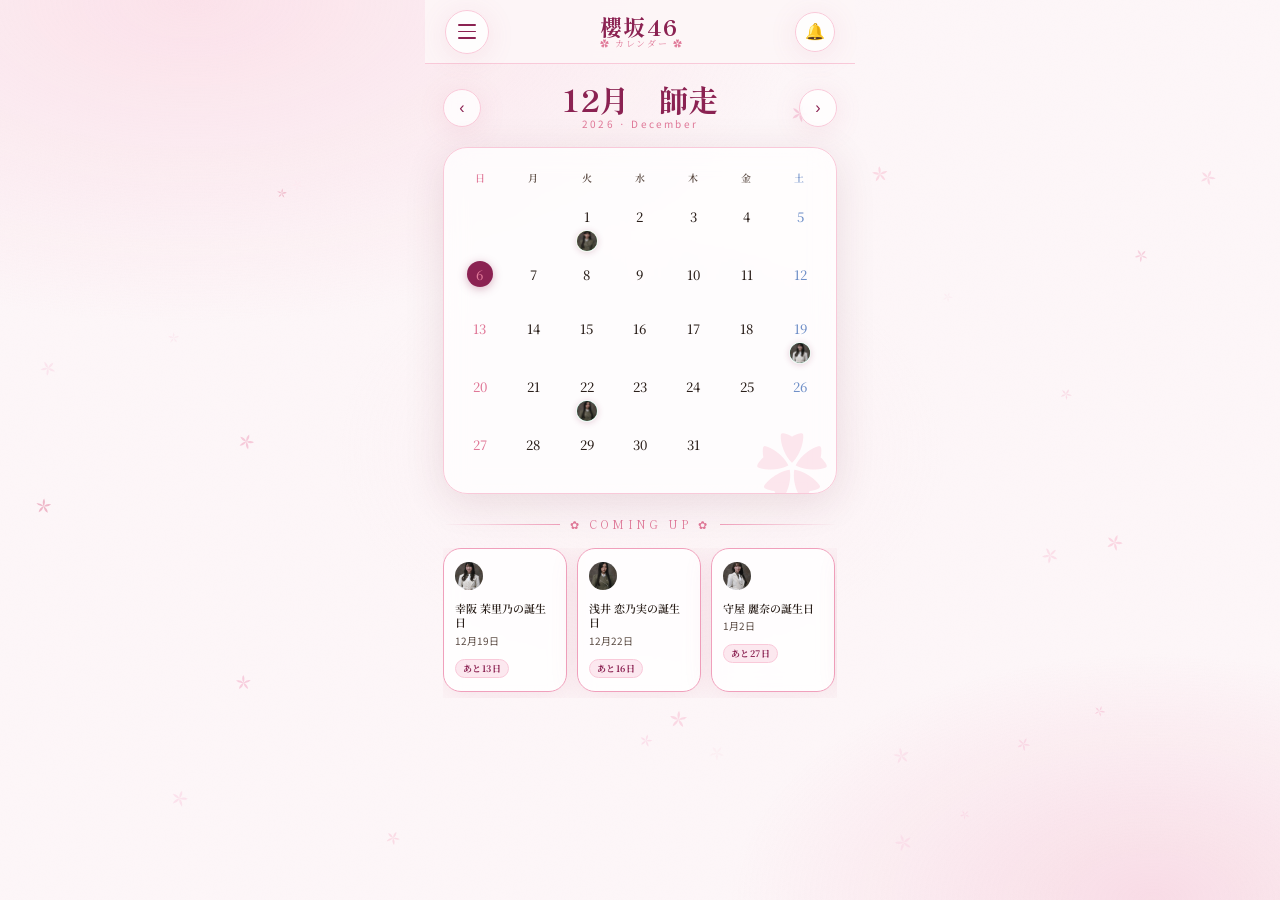
==== calendar.html @ c7e4a59e "Add files via upload" ====
<!DOCTYPE html>
<html lang="ja">
<head>
<meta charset="UTF-8">
<meta name="viewport" content="width=device-width, initial-scale=1.0, maximum-scale=1.0">
<title>櫻坂46 — カレンダー</title>
<link rel="stylesheet" href="style.css">
<style>
/* ── CALENDAR SPECIFIC ── */
.cal-header {
  display: flex;
  align-items: center;
  justify-content: space-between;
  margin-bottom: 16px;
}
.cal-month-wrap { text-align: center; }
.cal-month-jp {
  font-family: 'Shippori Mincho', serif;
  font-size: 30px;
  font-weight: 800;
  color: var(--ume);
  letter-spacing: -0.01em;
  line-height: 1;
}
.cal-month-sub {
  font-size: 10px;
  color: var(--sakura-4);
  letter-spacing: 0.22em;
  margin-top: 2px;
}
.cal-nav-btn {
  width: 38px; height: 38px;
  background: rgba(255,255,255,0.75);
  backdrop-filter: blur(6px);
  border: 1.5px solid var(--sakura-2);
  border-radius: 50%;
  font-size: 16px;
  color: var(--ume);
  cursor: pointer;
  display: flex; align-items: center; justify-content: center;
  box-shadow: var(--shadow-petal);
  transition: all 0.18s;
}
.cal-nav-btn:active { background: var(--ume); color: white; transform: scale(0.9); }

.cal-grid {
  background: rgba(255,255,255,0.72);
  backdrop-filter: blur(12px);
  border-radius: 24px;
  border: 1.5px solid var(--sakura-2);
  padding: 18px 10px 14px;
  box-shadow: var(--shadow-deep);
  position: relative;
  overflow: hidden;
}
.cal-grid::before {
  content: '✿';
  position: absolute;
  bottom: -6px; right: 8px;
  font-size: 72px;
  color: var(--sakura-2);
  opacity: 0.45;
  pointer-events: none;
  line-height: 1;
}

.cal-weekdays {
  display: grid;
  grid-template-columns: repeat(7, 1fr);
  margin-bottom: 6px;
}
.cal-wd {
  text-align: center;
  font-family: 'Noto Serif JP', serif;
  font-size: 10px;
  font-weight: 600;
  color: var(--sumi-light);
  padding: 4px 0 8px;
  letter-spacing: 0.05em;
}
.cal-wd:first-child { color: var(--sakura-4); }
.cal-wd:last-child  { color: #7090c8; }

.cal-days {
  display: grid;
  grid-template-columns: repeat(7, 1fr);
  gap: 2px;
}
.cal-day {
  min-height: 52px;
  border-radius: 10px;
  padding: 4px 2px 3px;
  display: flex;
  flex-direction: column;
  align-items: center;
  cursor: pointer;
  transition: background 0.15s;
  position: relative;
}
.cal-day:not(.empty):active { background: var(--sakura-1); }
.cal-day.empty { cursor: default; }
.day-num {
  font-family: 'Noto Serif JP', serif;
  font-size: 13px;
  font-weight: 500;
  width: 26px; height: 26px;
  display: flex; align-items: center; justify-content: center;
  border-radius: 50%;
  flex-shrink: 0;
}
.cal-day.today .day-num { background: var(--ume); color: white; box-shadow: 0 2px 10px rgba(139,34,82,0.35); }
.cal-day.sunday .day-num    { color: var(--sakura-4); }
.cal-day.saturday .day-num  { color: #7090c8; }

.day-events {
  display: flex;
  flex-direction: column;
  align-items: center;
  gap: 1px;
  margin-top: 1px;
  width: 100%;
}
.member-pip {
  width: 22px; height: 22px;
  border-radius: 50%;
  border: 1.5px solid rgba(255,255,255,0.9);
  display: flex; align-items: center; justify-content: center;
  font-size: 12px;
  cursor: pointer;
  box-shadow: 0 1px 6px rgba(139,34,82,0.2);
  transition: transform 0.15s;
  flex-shrink: 0;
  text-decoration: none;
}
.member-pip:active { transform: scale(1.35); }
.event-petal {
  width: 7px; height: 7px;
  background: var(--matcha);
  border-radius: 50%;
  flex-shrink: 0;
}

/* Upcoming strip */
.upcoming-scroll {
  display: flex;
  gap: 10px;
  overflow-x: auto;
  padding-bottom: 6px;
  scrollbar-width: none;
}
.upcoming-scroll::-webkit-scrollbar { display: none; }
.upcoming-card {
  flex-shrink: 0;
  width: 124px;
  background: rgba(255,255,255,0.82);
  backdrop-filter: blur(8px);
  border-radius: 18px;
  border: 1.5px solid var(--sakura-2);
  padding: 13px 11px;
  box-shadow: var(--shadow-petal);
  cursor: pointer;
  transition: transform 0.18s;
  text-decoration: none;
  display: block;
}
.upcoming-card:active { transform: scale(0.95); }
.upcoming-card.birthday  { border-color: var(--sakura-3); }
.upcoming-card.user-event{ border-color: rgba(90,122,90,0.35); }
.upcoming-icon { font-size: 20px; margin-bottom: 5px; }
.upcoming-name { font-family: 'Noto Serif JP', serif; font-size: 11px; font-weight: 600; margin-bottom: 3px; color: var(--sumi); line-height: 1.3; }
.upcoming-date { font-size: 10px; color: var(--sumi-light); margin-bottom: 5px; }
.upcoming-badge {
  display: inline-block;
  font-size: 9px;
  padding: 2px 7px;
  border-radius: 20px;
  font-weight: 700;
  font-family: 'Noto Serif JP', serif;
  letter-spacing: 0.05em;
}
.upcoming-badge.bday  { background: var(--sakura-1); color: var(--ume); border: 1px solid var(--sakura-2); }
.upcoming-badge.event { background: rgba(90,122,90,0.1); color: var(--matcha); border: 1px solid rgba(90,122,90,0.3); }
</style>
<link rel="manifest" href="manifest.json">
<meta name="theme-color" content="#c45070">
<link rel="apple-touch-icon" href="icons/icon-180.png">
<script>
  if ('serviceWorker' in navigator) {
    window.addEventListener('load', () => navigator.serviceWorker.register('./sw.js').catch(()=>{}));
  }
</script>

</head>
<body>

<canvas id="petals-canvas"></canvas>

<div id="app">
  <div id="headerMount"></div>

  <div class="page-content page-enter">
    <!-- Month nav -->
    <div class="cal-header">
      <button class="cal-nav-btn" onclick="changeMonth(-1)">‹</button>
      <div class="cal-month-wrap">
        <div class="cal-month-jp" id="calMonthLabel"></div>
        <div class="cal-month-sub" id="calYearLabel"></div>
      </div>
      <button class="cal-nav-btn" onclick="changeMonth(1)">›</button>
    </div>

    <!-- Grid -->
    <div class="cal-grid">
      <div class="cal-weekdays">
        <div class="cal-wd">日</div><div class="cal-wd">月</div>
        <div class="cal-wd">火</div><div class="cal-wd">水</div>
        <div class="cal-wd">木</div><div class="cal-wd">金</div>
        <div class="cal-wd">土</div>
      </div>
      <div class="cal-days" id="calDays"></div>
    </div>

    <!-- Upcoming -->
    <div class="section-kamon" style="margin-top:22px">
      <span class="section-kamon-text">✿ COMING UP ✿</span>
    </div>
    <div class="upcoming-scroll" id="upcomingScroll"></div>
  </div>
</div>

<!-- Birthday popup -->
<div class="bday-popup" id="bdayPopup">
  <div class="bday-card">
    <div class="bday-avatar" id="bdayAvatar"></div>
    <div class="bday-title"  id="bdayTitle"></div>
    <div class="bday-sub"    id="bdaySub"></div>
    <button class="bday-close" onclick="document.getElementById('bdayPopup').classList.remove('open')">✿ おめでとう ✿</button>
  </div>
</div>

<script src="data.js"></script>
<script src="nav.js"></script>
<script src="sakura.js"></script>
<script>
document.getElementById('headerMount').outerHTML = headerHTML('櫻坂46', '✿ カレンダー ✿');
injectNav('calendar.html');

let curYear  = new Date().getFullYear();
let curMonth = new Date().getMonth();

function changeMonth(d) {
  curMonth += d;
  if (curMonth > 11) { curMonth = 0; curYear++; }
  if (curMonth < 0)  { curMonth = 11; curYear--; }
  renderCalendar();
}

function renderCalendar() {
  document.getElementById('calMonthLabel').textContent = `${curMonth+1}月　${MONTHS_JP[curMonth]}`;
  document.getElementById('calYearLabel').textContent  = `${curYear} · ${MONTHS_EN[curMonth]}`;

  const today     = new Date();
  const firstDay  = new Date(curYear, curMonth, 1).getDay();
  const totalDays = new Date(curYear, curMonth+1, 0).getDate();
  const events    = loadEvents();

  // Birthday map
  const bdayMap = {};
  ACTIVE_MEMBERS.forEach(m => {
    const [mm,dd] = m.birthday.split('-').map(Number);
    if (mm === curMonth+1) (bdayMap[dd] = bdayMap[dd]||[]).push(m);
  });

  // Event map
  const evtMap = {};
  events.forEach(e => {
    const d = new Date(e.date+'T00:00:00');
    if (d.getFullYear()===curYear && d.getMonth()===curMonth) {
      const day = d.getDate();
      (evtMap[day] = evtMap[day]||[]).push(e);
    }
  });

  let html = '';
  for (let i=0; i<firstDay; i++) html += `<div class="cal-day empty"></div>`;
  for (let d=1; d<=totalDays; d++) {
    const dow     = new Date(curYear, curMonth, d).getDay();
    const isToday = today.getFullYear()===curYear && today.getMonth()===curMonth && today.getDate()===d;
    let cls = 'cal-day';
    if (isToday) cls += ' today';
    if (dow===0) cls += ' sunday';
    if (dow===6) cls += ' saturday';

    let inner = `<div class="day-num">${d}</div><div class="day-events">`;
    (bdayMap[d]||[]).forEach(m => {
      const isImg = m.avatar && /\.(png|jpg|jpeg|gif|webp|svg)$/i.test(m.avatar);
      const pipInner = isImg
        ? `<img src="${m.avatar}" alt="${m.name}" style="width:100%;height:100%;object-fit:cover;border-radius:50%;">`
        : m.avatar || '✿';
      inner += `<a class="member-pip" style="background:${m.bg}" href="member-detail.html?id=${m.id}" onclick="event.stopPropagation()" title="${m.name}の誕生日">${pipInner}</a>`;
    });
    if (evtMap[d]) inner += `<div class="event-petal"></div>`;
    inner += '</div>';

    html += `<div class="${cls}" onclick="onDayClick(${d})">${inner}</div>`;
  }
  document.getElementById('calDays').innerHTML = html;
  renderUpcoming();
}

function onDayClick(d) {
  const bdays = ACTIVE_MEMBERS.filter(m => {
    const [mm,dd] = m.birthday.split('-').map(Number);
    return mm===curMonth+1 && dd===d;
  });
  if (!bdays.length) return;
  const m = bdays[0];
  document.getElementById('bdayAvatar').textContent = m.avatar;
  document.getElementById('bdayTitle').textContent  = `${m.name}の誕生日`;
  document.getElementById('bdaySub').textContent    = `${m.name}が${m.age+1}歳のお誕生日を迎えます。\nお祝いの気持ちを届けよう🌸`;
  document.getElementById('bdayPopup').classList.add('open');
}

function renderUpcoming() {
  const today = new Date(); today.setHours(0,0,0,0);
  const items = [];

  ACTIVE_MEMBERS.forEach(m => {
    const diff = daysUntilBirthday(m.birthday);
    if (diff <= 60) {
      const [mm,dd] = m.birthday.split('-').map(Number);
      items.push({ type:'bday', name:`${m.name}の誕生日`, dateStr:`${mm}月${dd}日`, icon:m.avatar, diff, href:`member-detail.html?id=${m.id}` });
    }
  });

  loadEvents().forEach(e => {
    const d = new Date(e.date+'T00:00:00');
    const diff = Math.round((d-today)/86400000);
    if (diff>=0 && diff<=60) {
      items.push({ type:'event', name:e.name, dateStr:`${d.getMonth()+1}月${d.getDate()}日`, icon:e.emoji, diff, href:'events.html' });
    }
  });

  items.sort((a,b)=>a.diff-b.diff);

  const el = document.getElementById('upcomingScroll');
  if (!items.length) {
    el.innerHTML = `<div style="font-family:'Noto Serif JP',serif;font-size:12px;color:var(--sumi-light);padding:8px 2px">近日の行事はありません</div>`;
    return;
  }
  el.innerHTML = items.map(u => {
    const diffStr = u.diff===0?'今日':u.diff===1?'明日':`あと${u.diff}日`;
    const isImg = u.icon && /\.(png|jpg|jpeg|gif|webp|svg)$/i.test(u.icon);
    const iconHTML = isImg
      ? `<img src="${u.icon}" alt="" style="width:28px;height:28px;border-radius:50%;object-fit:cover;">`
      : u.icon;
    return `<a class="upcoming-card ${u.type==='bday'?'birthday':'user-event'}" href="${u.href}">
      <div class="upcoming-icon">${iconHTML}</div>
      <div class="upcoming-name">${u.name}</div>
      <div class="upcoming-date">${u.dateStr}</div>
      <span class="upcoming-badge ${u.type==='bday'?'bday':'event'}">${diffStr}</span>
    </a>`;
  }).join('');
}

renderCalendar();
</script>
</body>
</html>
---- style.css ----
/* ═══════════════════════════════════════
   花暦 — 共通スタイル
   style.css
═══════════════════════════════════════ */

@import url('https://fonts.googleapis.com/css2?family=Noto+Serif+JP:wght@300;400;500;600;700;900&family=Noto+Sans+JP:wght@300;400;500;700&family=Shippori+Mincho:wght@400;500;600;700;800&display=swap');

/* ── VARIABLES ── */
:root {
  --sakura-0:    #fdf6f8;
  --sakura-1:    #fce8ef;
  --sakura-2:    #f9c9d9;
  --sakura-3:    #f0a0bc;
  --sakura-4:    #e07898;
  --sakura-5:    #c45070;
  --ume:         #8b2252;
  --ume-dark:    #6a1a3e;
  --matcha:      #5a7a5a;
  --washi:       #f7f0e6;
  --sumi:        #2a1f1a;
  --sumi-light:  #5a4a42;
  --gold:        #b8964a;
  --shadow-petal: 0 4px 28px rgba(200,100,130,0.13);
  --shadow-deep:  0 8px 40px rgba(100,30,50,0.12);
  --page-max:    430px;
  --nav-h:       64px;
  --header-h:    64px;
}

/* ── RESET ── */
*, *::before, *::after {
  margin: 0; padding: 0;
  box-sizing: border-box;
  -webkit-tap-highlight-color: transparent;
}

html { scroll-behavior: smooth; }

body {
  font-family: 'Noto Sans JP', sans-serif;
  background: var(--sakura-0);
  color: var(--sumi);
  min-height: 100vh;
  overflow-x: hidden;
  position: relative;
}

/* ── BACKGROUND LAYERS ── */
body::before {
  content: '';
  position: fixed; inset: 0;
  background:
    radial-gradient(ellipse 80% 60% at 15% 0%,   rgba(249,201,217,0.45) 0%, transparent 60%),
    radial-gradient(ellipse 60% 50% at 90% 100%,  rgba(240,160,188,0.30) 0%, transparent 55%),
    radial-gradient(ellipse 40% 40% at 50% 50%,   rgba(252,232,239,0.20) 0%, transparent 60%);
  pointer-events: none;
  z-index: 0;
}
body::after {
  content: '';
  position: fixed; inset: 0;
  background-image: url("data:image/svg+xml,%3Csvg xmlns='http://www.w3.org/2000/svg' width='300' height='300'%3E%3Cfilter id='n'%3E%3CfeTurbulence type='fractalNoise' baseFrequency='0.75' numOctaves='4' stitchTiles='stitch'/%3E%3C/filter%3E%3Crect width='300' height='300' filter='url(%23n)' opacity='0.025'/%3E%3C/svg%3E");
  pointer-events: none;
  z-index: 0;
  opacity: 0.5;
}

/* ── CANVAS (petals) ── */
#petals-canvas {
  position: fixed; inset: 0;
  pointer-events: none;
  z-index: 1;
}

/* ── APP WRAPPER ── */
#app {
  position: relative;
  z-index: 2;
  max-width: var(--page-max);
  margin: 0 auto;
  min-height: 100vh;
}

/* ─────────────────────────────
   HEADER
───────────────────────────── */
.app-header {
  height: var(--header-h);
  display: flex;
  align-items: center;
  justify-content: space-between;
  padding: 0 20px;
  position: sticky;
  top: 0;
  z-index: 50;
  background: rgba(253,246,248,0.88);
  backdrop-filter: blur(14px);
  -webkit-backdrop-filter: blur(14px);
  border-bottom: 1px solid var(--sakura-2);
}

.header-logo {
  display: flex;
  flex-direction: column;
  line-height: 1.1;
  cursor: pointer;
  text-decoration: none;
}
.header-logo-main {
  font-family: 'Shippori Mincho', serif;
  font-size: 22px;
  font-weight: 800;
  color: var(--ume);
  letter-spacing: 0.08em;
}
.header-logo-sub {
  font-family: 'Noto Serif JP', serif;
  font-size: 9px;
  color: var(--sakura-4);
  letter-spacing: 0.22em;
}

/* Hamburger button */
.hamburger-btn {
  width: 44px; height: 44px;
  background: rgba(255,255,255,0.8);
  border: 1.5px solid var(--sakura-2);
  border-radius: 50%;
  display: flex;
  flex-direction: column;
  align-items: center;
  justify-content: center;
  gap: 5px;
  cursor: pointer;
  box-shadow: var(--shadow-petal);
  transition: background 0.2s;
  flex-shrink: 0;
}
.hamburger-btn span {
  display: block;
  width: 18px; height: 1.5px;
  background: var(--ume);
  border-radius: 2px;
  transition: all 0.3s;
}
.hamburger-btn:active { background: var(--sakura-1); }

/* Notification button */
.notif-btn {
  width: 40px; height: 40px;
  background: rgba(255,255,255,0.8);
  border: 1.5px solid var(--sakura-2);
  border-radius: 50%;
  display: flex; align-items: center; justify-content: center;
  font-size: 16px;
  cursor: pointer;
  box-shadow: var(--shadow-petal);
  transition: background 0.2s;
  position: relative;
  flex-shrink: 0;
}
.notif-btn:active { background: var(--sakura-1); }
.notif-dot {
  display: none;
  position: absolute;
  top: 7px; right: 7px;
  width: 8px; height: 8px;
  background: var(--sakura-4);
  border-radius: 50%;
  border: 2px solid white;
}

/* Header right cluster */
.header-right {
  display: flex;
  align-items: center;
  gap: 10px;
}

/* ─────────────────────────────
   DRAWER MENU
───────────────────────────── */
.drawer-overlay {
  display: none;
  position: fixed; inset: 0;
  background: rgba(42,31,26,0.5);
  backdrop-filter: blur(4px);
  z-index: 200;
}
.drawer-overlay.open { display: block; animation: fadeIn 0.25s ease; }

.drawer {
  position: fixed;
  top: 0; left: 0;
  width: 280px; height: 100%;
  background: var(--washi);
  z-index: 201;
  display: flex;
  flex-direction: column;
  transform: translateX(-100%);
  transition: transform 0.32s cubic-bezier(0.4,0,0.2,1);
  box-shadow: 4px 0 32px rgba(100,30,50,0.15);
}
.drawer-overlay.open .drawer {
  transform: translateX(0);
}

.drawer-header {
  padding: 52px 24px 24px;
  border-bottom: 1px solid var(--sakura-2);
  position: relative;
  background: linear-gradient(160deg, var(--sakura-1) 0%, var(--washi) 100%);
}
.drawer-logo {
  font-family: 'Shippori Mincho', serif;
  font-size: 28px;
  font-weight: 800;
  color: var(--ume);
  letter-spacing: 0.1em;
  margin-bottom: 4px;
}
.drawer-logo-sub {
  font-family: 'Noto Serif JP', serif;
  font-size: 10px;
  color: var(--sakura-4);
  letter-spacing: 0.2em;
}
.drawer-close {
  position: absolute;
  top: 16px; right: 16px;
  width: 32px; height: 32px;
  background: none;
  border: none;
  font-size: 20px;
  color: var(--sumi-light);
  cursor: pointer;
  display: flex; align-items: center; justify-content: center;
  border-radius: 50%;
  transition: background 0.15s;
}
.drawer-close:active { background: var(--sakura-1); }

.drawer-nav {
  flex: 1;
  padding: 16px 0;
  overflow-y: auto;
}
.drawer-nav-item {
  display: flex;
  align-items: center;
  gap: 14px;
  padding: 15px 24px;
  text-decoration: none;
  color: var(--sumi);
  font-family: 'Noto Serif JP', serif;
  font-size: 15px;
  font-weight: 600;
  letter-spacing: 0.06em;
  transition: background 0.15s;
  border-left: 3px solid transparent;
  cursor: pointer;
}
.drawer-nav-item:active,
.drawer-nav-item:hover { background: var(--sakura-1); }
.drawer-nav-item.active {
  color: var(--ume);
  border-left-color: var(--ume);
  background: rgba(255,200,220,0.15);
}
.drawer-nav-icon { font-size: 20px; width: 28px; text-align: center; flex-shrink: 0; }
.drawer-nav-divider {
  height: 1px;
  background: var(--sakura-2);
  margin: 8px 24px;
}

.drawer-footer {
  padding: 20px 24px;
  border-top: 1px solid var(--sakura-2);
  font-family: 'Noto Serif JP', serif;
  font-size: 10px;
  color: var(--sakura-4);
  text-align: center;
  letter-spacing: 0.15em;
}

/* ─────────────────────────────
   NOTIFICATION PANEL
───────────────────────────── */
.notif-panel {
  display: none;
  position: fixed;
  top: 72px; right: 14px;
  width: 272px;
  background: rgba(253,246,248,0.97);
  backdrop-filter: blur(16px);
  border-radius: 20px;
  border: 1.5px solid var(--sakura-2);
  box-shadow: var(--shadow-deep);
  z-index: 100;
  overflow: hidden;
  animation: fadeDown 0.22s ease;
}
.notif-panel.open { display: block; }
.notif-panel-header {
  background: var(--ume);
  padding: 12px 16px;
  color: white;
  font-family: 'Shippori Mincho', serif;
  font-size: 13px;
  font-weight: 700;
  letter-spacing: 0.1em;
}
.notif-item {
  padding: 11px 14px;
  border-bottom: 1px solid var(--sakura-1);
  display: flex;
  gap: 10px;
  align-items: flex-start;
}
.notif-item:last-child { border-bottom: none; }
.notif-item-icon { font-size: 18px; flex-shrink: 0; }
.notif-item-title { font-size: 12px; font-weight: 700; margin-bottom: 2px; font-family: 'Noto Serif JP', serif; }
.notif-item-sub { font-size: 11px; color: var(--sumi-light); }

/* ─────────────────────────────
   PAGE CONTENT
───────────────────────────── */
.page-content {
  padding: 20px 18px 100px;
  position: relative;
  z-index: 2;
}

/* ─────────────────────────────
   SECTION DECORATORS
───────────────────────────── */
.section-kamon {
  display: flex;
  align-items: center;
  gap: 10px;
  margin-bottom: 16px;
}
.section-kamon::before {
  content: '';
  flex: 1; height: 1px;
  background: linear-gradient(90deg, transparent, var(--sakura-3));
}
.section-kamon::after {
  content: '';
  flex: 1; height: 1px;
  background: linear-gradient(90deg, var(--sakura-3), transparent);
}
.section-kamon-text {
  font-family: 'Shippori Mincho', serif;
  font-size: 11px;
  color: var(--sakura-4);
  letter-spacing: 0.3em;
  white-space: nowrap;
}

/* ─────────────────────────────
   SHARED CARD STYLES
───────────────────────────── */
.card {
  background: rgba(255,255,255,0.78);
  backdrop-filter: blur(10px);
  border-radius: 20px;
  border: 1.5px solid var(--sakura-2);
  box-shadow: var(--shadow-petal);
}

/* ─────────────────────────────
   BUTTONS
───────────────────────────── */
.btn-primary {
  display: inline-flex;
  align-items: center;
  justify-content: center;
  gap: 6px;
  padding: 14px 28px;
  background: var(--ume);
  color: white;
  border: none;
  border-radius: 16px;
  font-family: 'Shippori Mincho', serif;
  font-size: 15px;
  font-weight: 700;
  letter-spacing: 0.12em;
  cursor: pointer;
  box-shadow: 0 6px 22px rgba(139,34,82,0.28);
  transition: transform 0.15s, box-shadow 0.15s;
  text-decoration: none;
}
.btn-primary:active { transform: scale(0.96); box-shadow: none; }

.btn-icon {
  width: 40px; height: 40px;
  background: var(--ume);
  border: none;
  border-radius: 50%;
  color: white;
  font-size: 20px;
  cursor: pointer;
  display: flex; align-items: center; justify-content: center;
  box-shadow: 0 4px 18px rgba(139,34,82,0.28);
  transition: transform 0.15s;
  flex-shrink: 0;
}
.btn-icon:active { transform: scale(0.88); }

/* ─────────────────────────────
   FORM ELEMENTS
───────────────────────────── */
.form-group { margin-bottom: 15px; }
.form-label {
  font-family: 'Noto Serif JP', serif;
  font-size: 10px;
  font-weight: 700;
  color: var(--sakura-4);
  letter-spacing: 0.22em;
  text-transform: uppercase;
  margin-bottom: 6px;
  display: block;
}
.form-input {
  width: 100%;
  background: rgba(255,255,255,0.85);
  border: 1.5px solid var(--sakura-2);
  border-radius: 13px;
  padding: 12px 14px;
  font-family: 'Noto Sans JP', sans-serif;
  font-size: 14px;
  color: var(--sumi);
  outline: none;
  transition: border-color 0.2s, box-shadow 0.2s;
}
.form-input:focus {
  border-color: var(--sakura-3);
  box-shadow: 0 0 0 3px rgba(240,160,188,0.18);
}

/* ─────────────────────────────
   MODAL
───────────────────────────── */
.modal-overlay {
  display: none;
  position: fixed; inset: 0;
  background: rgba(42,31,26,0.55);
  backdrop-filter: blur(10px);
  z-index: 300;
  align-items: flex-end;
  justify-content: center;
}
.modal-overlay.open { display: flex; }
.modal {
  background: var(--washi);
  border-radius: 32px 32px 0 0;
  padding: 26px 22px 44px;
  width: 100%;
  max-width: var(--page-max);
  animation: slideUp 0.32s cubic-bezier(0.34,1.4,0.64,1);
  border-top: 1.5px solid var(--sakura-2);
  position: relative;
  overflow: hidden;
}
.modal::before {
  content: '✿  ✿  ✿  ✿  ✿  ✿  ✿  ✿';
  position: absolute;
  top: 8px; left: 0; right: 0;
  text-align: center;
  font-size: 10px;
  color: var(--sakura-3);
  letter-spacing: 5px;
  pointer-events: none;
}
.modal-handle {
  width: 38px; height: 4px;
  background: var(--sakura-2);
  border-radius: 2px;
  margin: 0 auto 22px;
}
.modal-title {
  font-family: 'Shippori Mincho', serif;
  font-size: 22px;
  font-weight: 800;
  color: var(--ume);
  margin-bottom: 20px;
  letter-spacing: 0.06em;
}

/* ─────────────────────────────
   EMOJI PICKER
───────────────────────────── */
.emoji-picker {
  display: flex;
  gap: 7px;
  flex-wrap: wrap;
  margin-top: 4px;
}
.emoji-opt {
  width: 40px; height: 40px;
  border: 1.5px solid var(--sakura-2);
  border-radius: 11px;
  background: rgba(255,255,255,0.7);
  font-size: 19px;
  cursor: pointer;
  display: flex; align-items: center; justify-content: center;
  transition: all 0.15s;
}
.emoji-opt.selected {
  border-color: var(--ume);
  background: var(--sakura-1);
  box-shadow: 0 2px 10px rgba(139,34,82,0.18);
}
.emoji-opt:active { transform: scale(0.88); }

/* ─────────────────────────────
   EMPTY STATE
───────────────────────────── */
.empty-state {
  text-align: center;
  padding: 44px 20px;
  color: var(--sumi-light);
}
.empty-state-icon { font-size: 44px; margin-bottom: 12px; }
.empty-state-text {
  font-family: 'Noto Serif JP', serif;
  font-size: 13px;
  line-height: 1.8;
}

/* ─────────────────────────────
   BIRTHDAY POPUP
───────────────────────────── */
.bday-popup {
  display: none;
  position: fixed; inset: 0;
  z-index: 400;
  align-items: center;
  justify-content: center;
  background: rgba(42,31,26,0.65);
  backdrop-filter: blur(12px);
}
.bday-popup.open { display: flex; }
.bday-card {
  background: var(--washi);
  border-radius: 28px;
  border: 1.5px solid var(--sakura-2);
  padding: 40px 30px 30px;
  text-align: center;
  max-width: 300px;
  width: 90%;
  box-shadow: var(--shadow-deep);
  animation: bounceIn 0.45s cubic-bezier(0.34,1.56,0.64,1);
  position: relative;
  overflow: hidden;
}
.bday-card::before {
  content: '✿ ✿ ✿ ✿ ✿';
  position: absolute;
  top: 12px; left: 0; right: 0;
  text-align: center;
  font-size: 12px;
  color: var(--sakura-3);
  letter-spacing: 6px;
}
.bday-avatar { font-size: 60px; margin-bottom: 12px; }
.bday-title {
  font-family: 'Shippori Mincho', serif;
  font-size: 22px;
  font-weight: 800;
  color: var(--ume);
  margin-bottom: 7px;
  letter-spacing: 0.06em;
}
.bday-sub { color: var(--sumi-light); font-size: 13px; margin-bottom: 22px; line-height: 1.6; }
.bday-close {
  background: var(--ume);
  color: white;
  border: none;
  border-radius: 14px;
  padding: 13px 36px;
  font-family: 'Shippori Mincho', serif;
  font-size: 14px;
  font-weight: 700;
  letter-spacing: 0.1em;
  cursor: pointer;
  box-shadow: 0 4px 16px rgba(139,34,82,0.28);
  transition: transform 0.15s;
}
.bday-close:active { transform: scale(0.95); }

/* ─────────────────────────────
   ANIMATIONS
───────────────────────────── */
@keyframes fadeIn {
  from { opacity: 0; }
  to   { opacity: 1; }
}
@keyframes fadeDown {
  from { transform: translateY(-8px); opacity: 0; }
  to   { transform: translateY(0);    opacity: 1; }
}
@keyframes slideUp {
  from { transform: translateY(100%); opacity: 0; }
  to   { transform: translateY(0);    opacity: 1; }
}
@keyframes bounceIn {
  from { transform: scale(0.5) rotate(-4deg); opacity: 0; }
  to   { transform: scale(1) rotate(0deg);    opacity: 1; }
}
@keyframes pageEnter {
  from { opacity: 0; transform: translateY(8px); }
  to   { opacity: 1; transform: translateY(0); }
}
.page-enter { animation: pageEnter 0.3s ease forwards; }
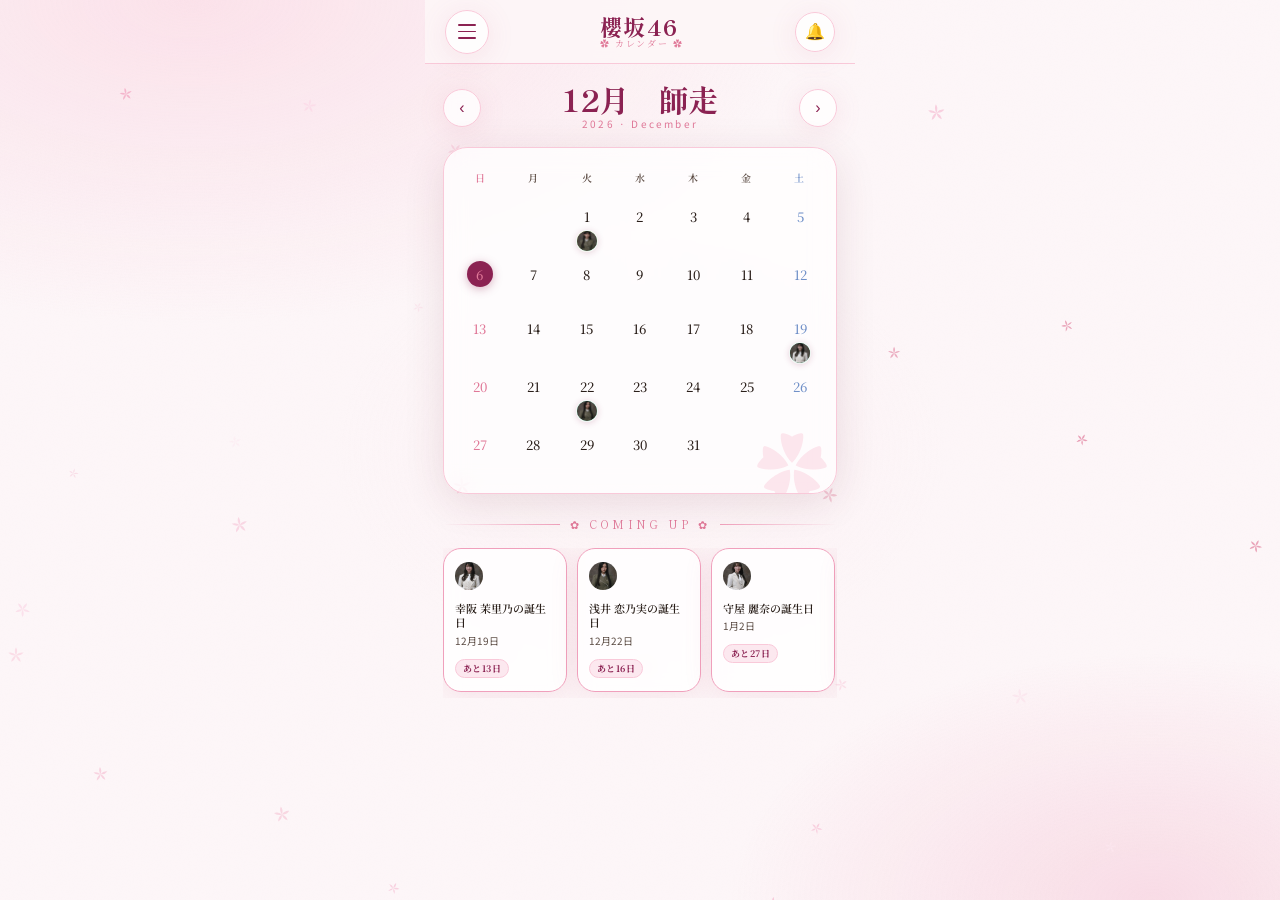
==== commit b068925b: "update" ====
--- a/calendar.html
+++ b/calendar.html
@@ -4,6 +4,11 @@
 <meta charset="UTF-8">
 <meta name="viewport" content="width=device-width, initial-scale=1.0, maximum-scale=1.0">
 <title>櫻坂46 — カレンダー</title>
+<link rel="manifest" href="manifest.json">
+<meta name="theme-color" content="#8b2252">
+<meta name="apple-mobile-web-app-capable" content="yes">
+<meta name="apple-mobile-web-app-status-bar-style" content="default">
+<meta name="apple-mobile-web-app-title" content="櫻坂46">
 <link rel="stylesheet" href="style.css">
 <style>
 /* ── CALENDAR SPECIFIC ── */
@@ -181,15 +186,6 @@
 .upcoming-badge.bday  { background: var(--sakura-1); color: var(--ume); border: 1px solid var(--sakura-2); }
 .upcoming-badge.event { background: rgba(90,122,90,0.1); color: var(--matcha); border: 1px solid rgba(90,122,90,0.3); }
 </style>
-<link rel="manifest" href="manifest.json">
-<meta name="theme-color" content="#c45070">
-<link rel="apple-touch-icon" href="icons/icon-180.png">
-<script>
-  if ('serviceWorker' in navigator) {
-    window.addEventListener('load', () => navigator.serviceWorker.register('./sw.js').catch(()=>{}));
-  }
-</script>
-
 </head>
 <body>
 
@@ -241,8 +237,10 @@
 <script src="data.js"></script>
 <script src="nav.js"></script>
 <script src="sakura.js"></script>
+<script src="notify.js"></script>
 <script>
 document.getElementById('headerMount').outerHTML = headerHTML('櫻坂46', '✿ カレンダー ✿');
+initNotifications();
 injectNav('calendar.html');
 
 let curYear  = new Date().getFullYear();
@@ -365,5 +363,12 @@
 
 renderCalendar();
 </script>
+<script>
+if ('serviceWorker' in navigator) {
+  window.addEventListener('load', () => {
+    navigator.serviceWorker.register('./service-worker.js');
+  });
+}
+</script>
 </body>
 </html>
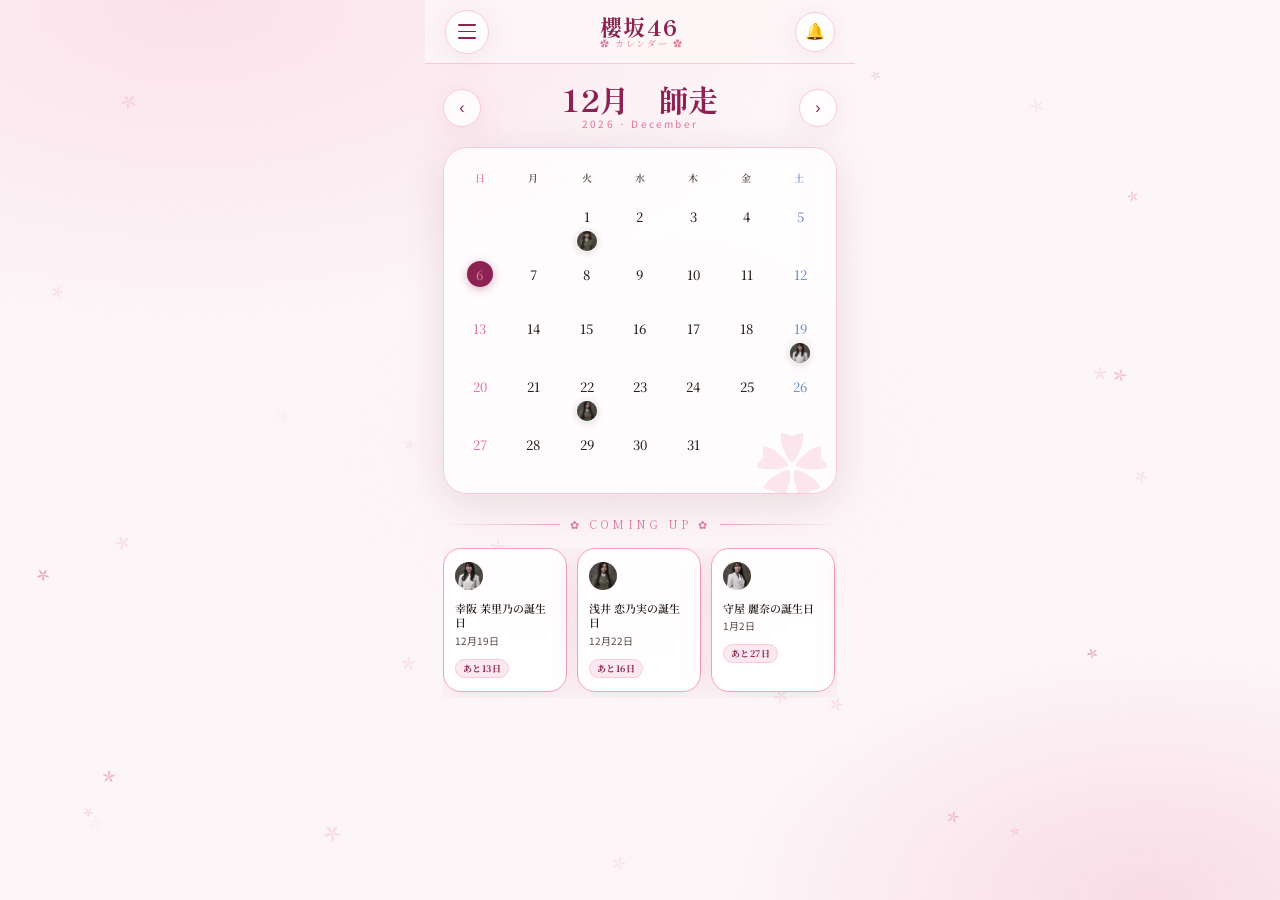
==== commit 675d619c: "update" ====
--- a/calendar.html
+++ b/calendar.html
@@ -5,6 +5,7 @@
 <meta name="viewport" content="width=device-width, initial-scale=1.0, maximum-scale=1.0">
 <title>櫻坂46 — カレンダー</title>
 <link rel="manifest" href="manifest.json">
+<link rel="apple-touch-icon" href="icons/icon-sakura.jpg">
 <meta name="theme-color" content="#8b2252">
 <meta name="apple-mobile-web-app-capable" content="yes">
 <meta name="apple-mobile-web-app-status-bar-style" content="default">
@@ -265,8 +266,8 @@
   // Birthday map
   const bdayMap = {};
   ACTIVE_MEMBERS.forEach(m => {
-    const [mm,dd] = m.birthday.split('-').map(Number);
-    if (mm === curMonth+1) (bdayMap[dd] = bdayMap[dd]||[]).push(m);
+    const _bp1 = m.birthday.split('-'); const mm1 = parseInt(_bp1[_bp1.length-2]); const dd1 = parseInt(_bp1[_bp1.length-1]);
+    if (mm1 === curMonth+1) (bdayMap[dd1] = bdayMap[dd1]||[]).push(m);
   });
 
   // Event map
@@ -308,8 +309,8 @@
 
 function onDayClick(d) {
   const bdays = ACTIVE_MEMBERS.filter(m => {
-    const [mm,dd] = m.birthday.split('-').map(Number);
-    return mm===curMonth+1 && dd===d;
+    const _bp2 = m.birthday.split('-'); const mm2 = parseInt(_bp2[_bp2.length-2]); const dd2 = parseInt(_bp2[_bp2.length-1]);
+    return mm2===curMonth+1 && dd2===d;
   });
   if (!bdays.length) return;
   const m = bdays[0];
@@ -326,8 +327,8 @@
   ACTIVE_MEMBERS.forEach(m => {
     const diff = daysUntilBirthday(m.birthday);
     if (diff <= 60) {
-      const [mm,dd] = m.birthday.split('-').map(Number);
-      items.push({ type:'bday', name:`${m.name}の誕生日`, dateStr:`${mm}月${dd}日`, icon:m.avatar, diff, href:`member-detail.html?id=${m.id}` });
+      const _bp3 = m.birthday.split('-'); const mm3 = parseInt(_bp3[_bp3.length-2]); const dd3 = parseInt(_bp3[_bp3.length-1]);
+      items.push({ type:'bday', name:`${m.name}の誕生日`, dateStr:`${mm3}月${dd3}日`, icon:m.avatar, diff, href:`member-detail.html?id=${m.id}` });
     }
   });
 
--- a/style.css
+++ b/style.css
@@ -459,11 +459,29 @@
   padding: 26px 22px 44px;
   width: 100%;
   max-width: var(--page-max);
+  max-height: 90vh;
+  overflow-y: auto;
   animation: slideUp 0.32s cubic-bezier(0.34,1.4,0.64,1);
   border-top: 1.5px solid var(--sakura-2);
   position: relative;
-  overflow: hidden;
-}
+}
+/* ✕ 閉じるボタン */
+.modal-close-btn {
+  position: absolute;
+  top: 16px; right: 18px;
+  width: 32px; height: 32px;
+  background: var(--sakura-1);
+  border: 1.5px solid var(--sakura-2);
+  border-radius: 50%;
+  font-size: 14px;
+  color: var(--sumi-light);
+  cursor: pointer;
+  display: flex; align-items: center; justify-content: center;
+  transition: background 0.15s;
+  z-index: 1;
+  flex-shrink: 0;
+}
+.modal-close-btn:active { background: var(--sakura-2); }
 .modal::before {
   content: '✿  ✿  ✿  ✿  ✿  ✿  ✿  ✿';
   position: absolute;
